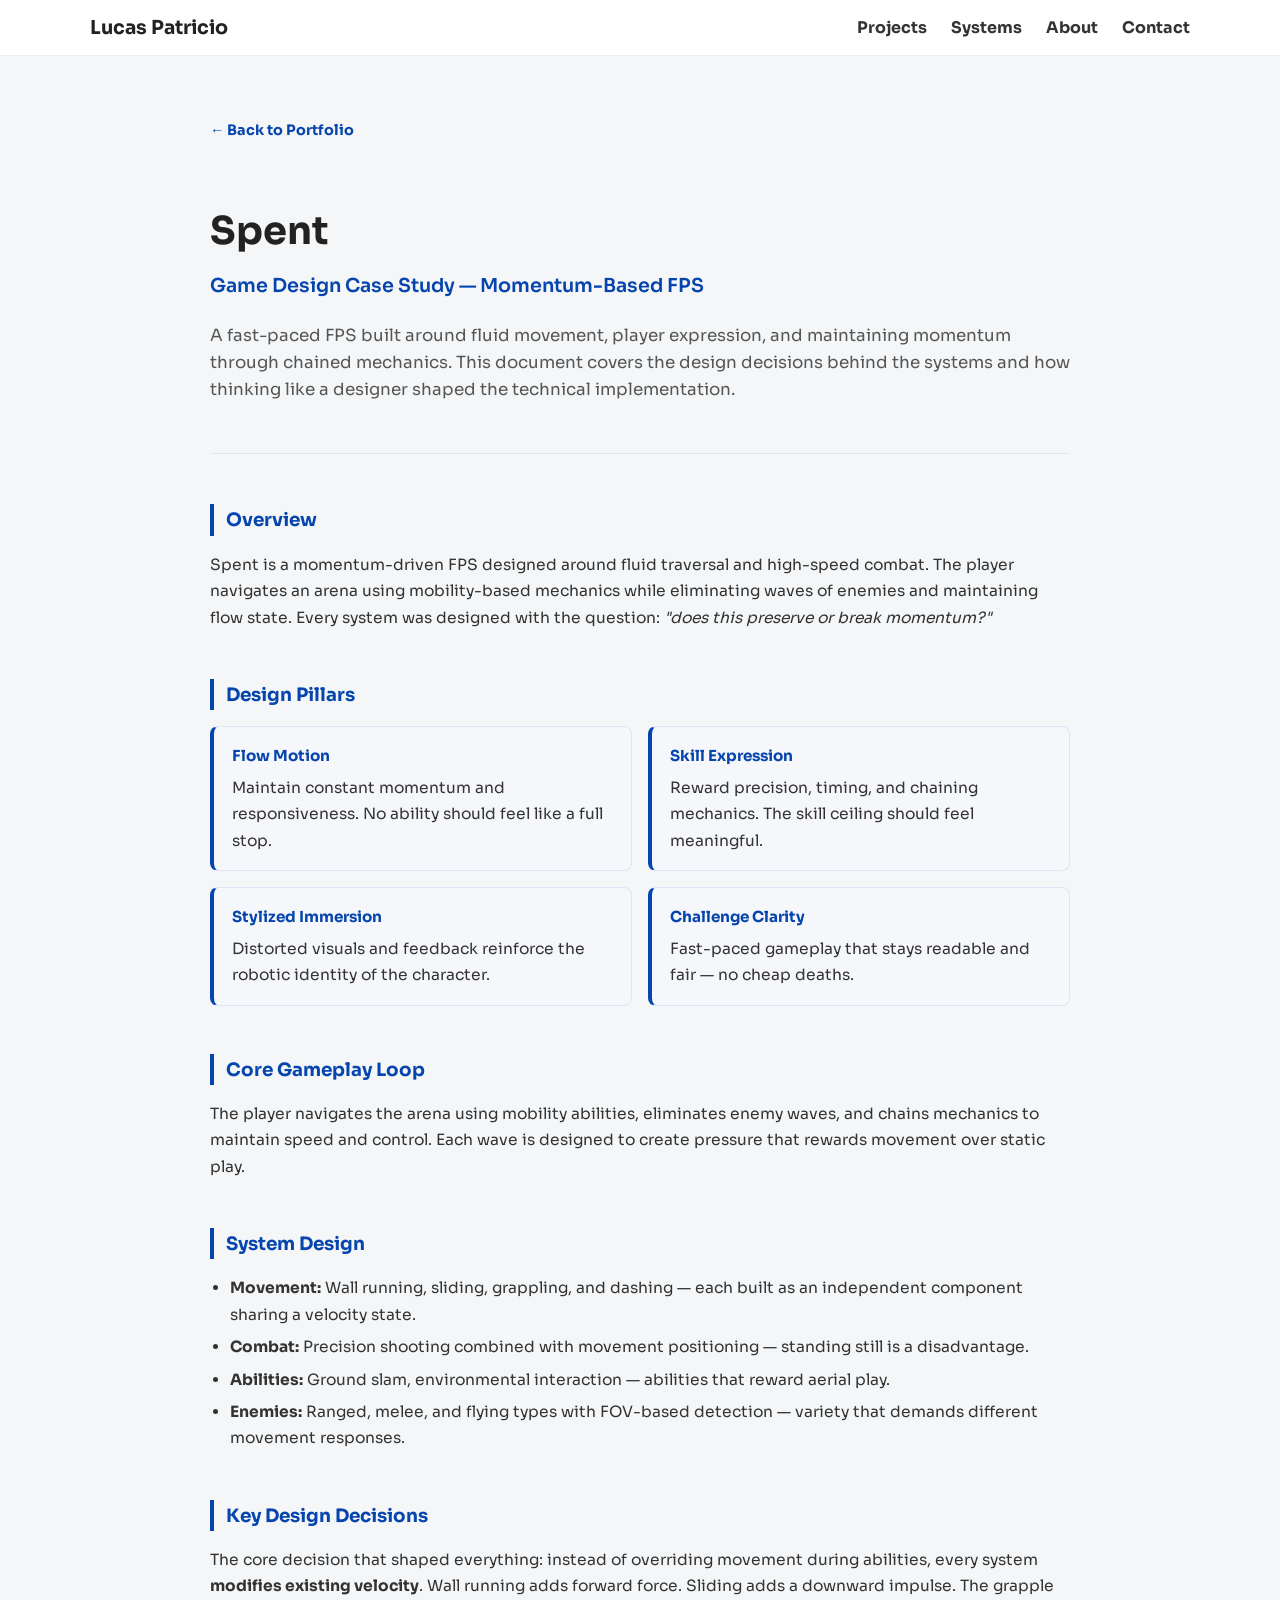
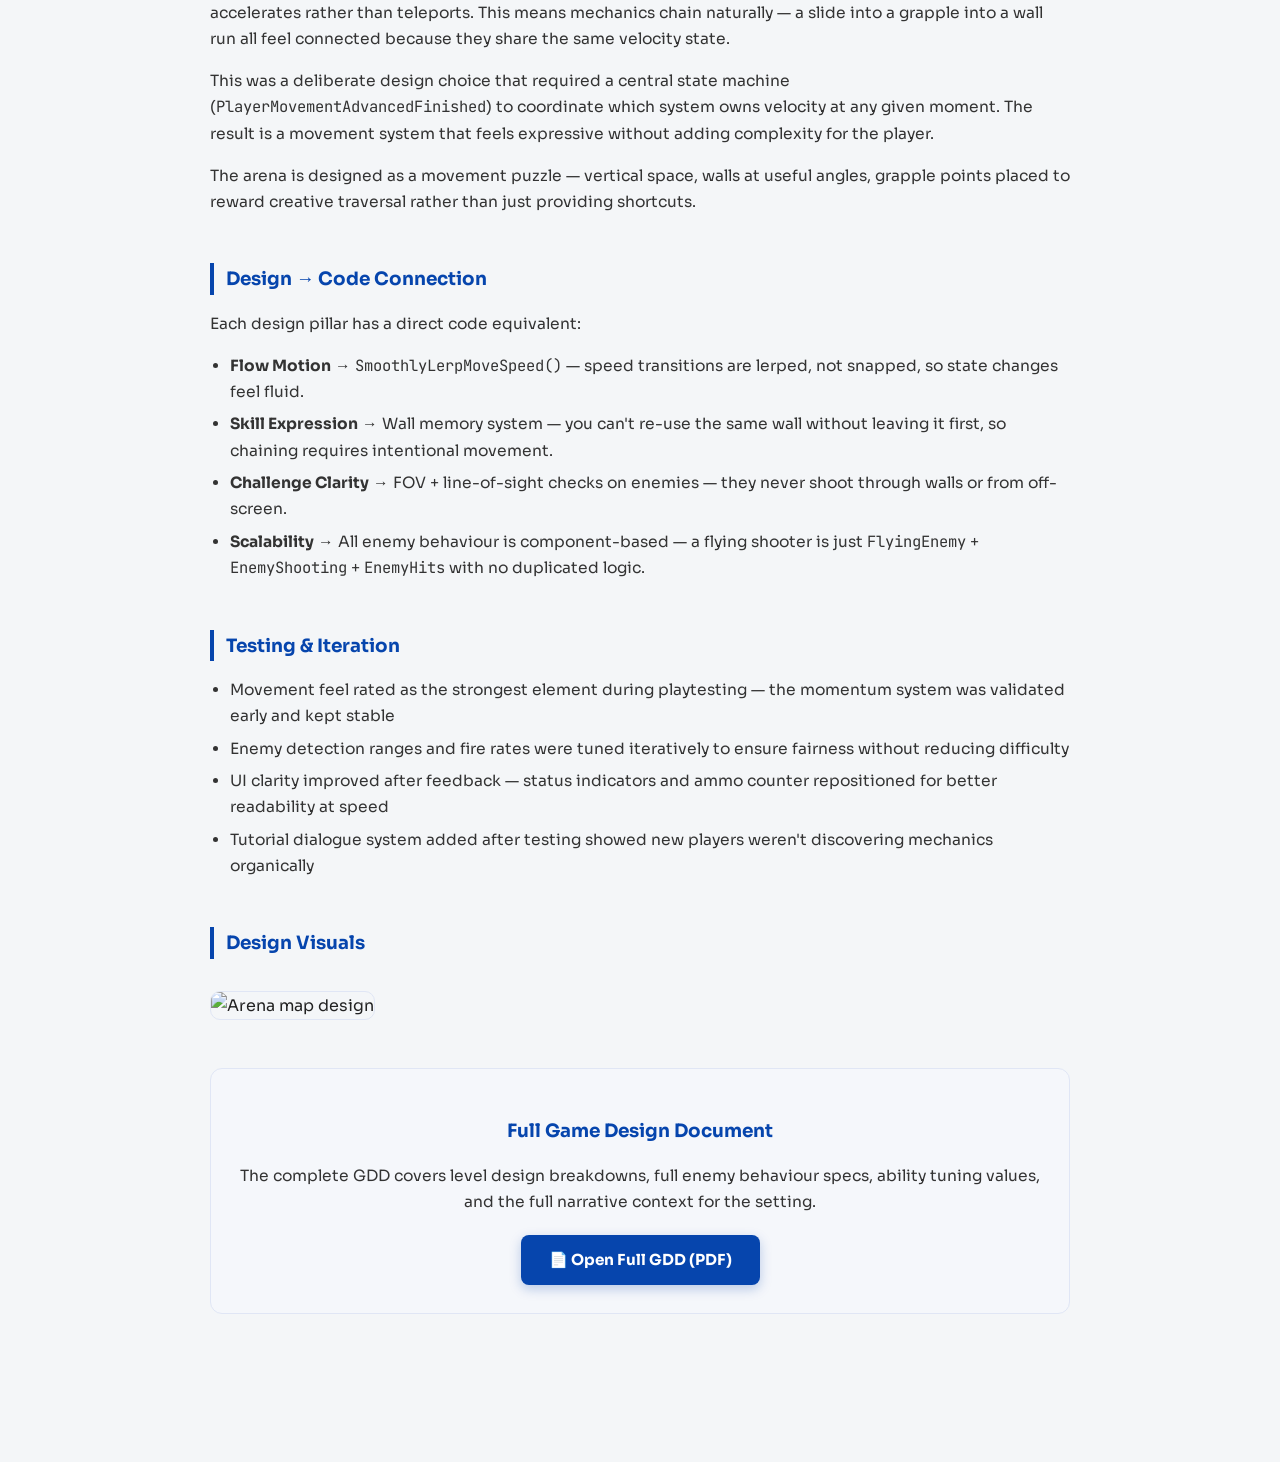
==== gamedesign.html @ de55ed95 "GDD Added" ====
﻿<!DOCTYPE html>
<html lang="en">
<head>
  <meta charset="UTF-8">
  <title>Game Design — Spent</title>
  <link rel="stylesheet" href="style.css">
  <link href="https://fonts.googleapis.com/css2?family=Sora:wght@400;600;700&family=JetBrains+Mono:wght@400;600&display=swap" rel="stylesheet">
</head>
 
<body>
 
  <!-- Reuse the same navbar style -->
  <nav class="navbar">
    <div class="nav-container">
      <div class="nav-logo">Lucas Patricio</div>
      <div class="nav-links">
        <a href="index.html#projects">Projects</a>
        <a href="index.html#systems">Systems</a>
        <a href="index.html#about">About</a>
        <a href="index.html#contact">Contact</a>
      </div>
    </div>
  </nav>
 
  <div class="gdd-page">
 
    <a href="index.html#projects" class="gdd-back">← Back to Portfolio</a>
 
    <h1>Spent</h1>
    <h2>Game Design Case Study — Momentum-Based FPS</h2>
 
    <p class="hero-sub">
      A fast-paced FPS built around fluid movement, player expression,
      and maintaining momentum through chained mechanics. This document
      covers the design decisions behind the systems and how thinking
      like a designer shaped the technical implementation.
    </p>
 
    <hr class="gdd-divider">
 
    <section>
      <h3>Overview</h3>
      <p>
        Spent is a momentum-driven FPS designed around fluid traversal and
        high-speed combat. The player navigates an arena using mobility-based
        mechanics while eliminating waves of enemies and maintaining flow state.
        Every system was designed with the question: <em>"does this preserve or break momentum?"</em>
      </p>
    </section>
 
    <section>
      <h3>Design Pillars</h3>
      <div class="pillars">
        <div class="pillar">
          <h4>Flow Motion</h4>
          <p>Maintain constant momentum and responsiveness. No ability should feel like a full stop.</p>
        </div>
        <div class="pillar">
          <h4>Skill Expression</h4>
          <p>Reward precision, timing, and chaining mechanics. The skill ceiling should feel meaningful.</p>
        </div>
        <div class="pillar">
          <h4>Stylized Immersion</h4>
          <p>Distorted visuals and feedback reinforce the robotic identity of the character.</p>
        </div>
        <div class="pillar">
          <h4>Challenge Clarity</h4>
          <p>Fast-paced gameplay that stays readable and fair — no cheap deaths.</p>
        </div>
      </div>
    </section>
 
    <section>
      <h3>Core Gameplay Loop</h3>
      <p>
        The player navigates the arena using mobility abilities, eliminates enemy waves,
        and chains mechanics to maintain speed and control. Each wave is designed to
        create pressure that rewards movement over static play.
      </p>
    </section>
 
    <section>
      <h3>System Design</h3>
      <ul>
        <li><strong>Movement:</strong> Wall running, sliding, grappling, and dashing — each built as an independent component sharing a velocity state.</li>
        <li><strong>Combat:</strong> Precision shooting combined with movement positioning — standing still is a disadvantage.</li>
        <li><strong>Abilities:</strong> Ground slam, environmental interaction — abilities that reward aerial play.</li>
        <li><strong>Enemies:</strong> Ranged, melee, and flying types with FOV-based detection — variety that demands different movement responses.</li>
      </ul>
    </section>
 
    <section>
      <h3>Key Design Decisions</h3>
      <p>
        The core decision that shaped everything: instead of overriding movement during
        abilities, every system <strong>modifies existing velocity</strong>. Wall running adds
        forward force. Sliding adds a downward impulse. The grapple accelerates rather
        than teleports. This means mechanics chain naturally — a slide into a grapple
        into a wall run all feel connected because they share the same velocity state.
      </p>
      <p>
        This was a deliberate design choice that required a central state machine
        (<code>PlayerMovementAdvancedFinished</code>) to coordinate which system owns
        velocity at any given moment. The result is a movement system that feels
        expressive without adding complexity for the player.
      </p>
      <p>
        The arena is designed as a movement puzzle — vertical space, walls at useful
        angles, grapple points placed to reward creative traversal rather than just
        providing shortcuts.
      </p>
    </section>
 
    <section>
      <h3>Design → Code Connection</h3>
      <p>
        Each design pillar has a direct code equivalent:
      </p>
      <ul>
        <li><strong>Flow Motion</strong> → <code>SmoothlyLerpMoveSpeed()</code> — speed transitions are lerped, not snapped, so state changes feel fluid.</li>
        <li><strong>Skill Expression</strong> → Wall memory system — you can't re-use the same wall without leaving it first, so chaining requires intentional movement.</li>
        <li><strong>Challenge Clarity</strong> → FOV + line-of-sight checks on enemies — they never shoot through walls or from off-screen.</li>
        <li><strong>Scalability</strong> → All enemy behaviour is component-based — a flying shooter is just <code>FlyingEnemy</code> + <code>EnemyShooting</code> + <code>EnemyHits</code> with no duplicated logic.</li>
      </ul>
    </section>
 
    <section>
      <h3>Testing & Iteration</h3>
      <ul>
        <li>Movement feel rated as the strongest element during playtesting — the momentum system was validated early and kept stable</li>
        <li>Enemy detection ranges and fire rates were tuned iteratively to ensure fairness without reducing difficulty</li>
        <li>UI clarity improved after feedback — status indicators and ammo counter repositioned for better readability at speed</li>
        <li>Tutorial dialogue system added after testing showed new players weren't discovering mechanics organically</li>
      </ul>
    </section>
 
    <section>
      <h3>Design Visuals</h3>
      <img src="images/gdd/map_design.png" class="gdd-image" alt="Arena map design">
    </section>
 
    <section class="gdd-full">
      <h3>Full Game Design Document</h3>
      <p>The complete GDD covers level design breakdowns, full enemy behaviour specs,
      ability tuning values, and the full narrative context for the setting.</p>
      <a href="docs/spent_gdd.pdf" target="_blank" class="gdd-button">
        📄 Open Full GDD (PDF)
      </a>
    </section>
 
  </div>
 
</body>
</html>
---- style.css ----
/* BASE */
body {
  font-family: 'Sora', Arial, sans-serif;
  background: #f4f6f8;
  color: #222;
  margin: 0;
}

/* SCROLL PROGRESS BAR */
#scrollProgress {
  position: fixed;
  top: 0;
  left: 0;
  height: 3px;
  width: 0%;
  background: linear-gradient(90deg, #0645ad, #4a90e2);
  z-index: 9999;
  transition: width 0.1s linear;
}

/* CODE FONT */
code, pre, .code-block {
  font-family: 'JetBrains Mono', monospace;
}

/* HERO */
.hero {
  position: relative;
  z-index: 1;
  text-align: center;
  padding: 80px 20px 60px;
  background: linear-gradient(135deg, #eef3ff 0%, #f5f7fb 50%, #e8f0fe 100%);
  background-size: 400% 400%;
  animation: gradientShift 10s ease infinite;
}

@keyframes gradientShift {
  0% { background-position: 0% 50%; }
  50% { background-position: 100% 50%; }
  100% { background-position: 0% 50%; }
}

.hero::after {
  content: "";
  position: absolute;
  bottom: -1px;
  left: 0;
  width: 100%;
  height: 40px;
  background: linear-gradient(to bottom, rgba(255,255,255,0), #f5f7fb);

  pointer-events: none;
}

.hero h1 {
  font-size: 3em;
  margin-bottom: 10px;
  text-align: center;
}

.hero h2 {
  font-size: 1.4em;
  color: #666;
  margin-bottom: 20px;
  text-align: center;
}

.hero h1,
.hero h2 {
  max-width: 800px;
  margin-left: auto;
  margin-right: auto;
}

.hero-description {
  max-width: 600px;
  margin: 0 auto 30px;
  font-size: 1.1em;
  line-height: 1.5;
}

.hero-buttons {
  position: relative;
  display: flex;
  justify-content: center;
  gap: 15px;
  z-index: 2;
}

.hero h1, .hero h2, .hero-description, .hero-buttons {
  opacity: 0;
  transform: translateY(20px);
  animation: fadeUp 0.6s ease forwards;
}

.hero h2 { animation-delay: 0.1s; }
.hero-description { animation-delay: 0.2s; }
.hero-buttons { animation-delay: 0.3s; }

@keyframes fadeUp {
  to {
    opacity: 1;
    transform: translateY(0);
  }
}

.btn-primary, .btn-secondary {
  padding: 10px 20px;
  border-radius: 6px;
  text-decoration: none;
  font-weight: bold;
}

.btn-primary {
  background: #0645ad;
  color: white;
  box-shadow: 0 4px 10px rgba(6,69,173,0.3);
  transition: all 0.2s ease;
}

.btn-primary:hover {
  transform: translateY(-2px);
  box-shadow: 0 8px 18px rgba(6,69,173,0.4);
}

.btn-secondary {
  border: 2px solid #0645ad;
  color: #0645ad;
}

.btn-secondary:hover {
  background: #0645ad;
  color: white;
}

/* PROJECTS */
.projects {
  max-width: 1000px;
  margin: 60px auto;
  padding: 0 20px;
}

.project-description {
  margin-bottom: 20px;
  line-height: 1.6;
}

.project {
  background: white;
  padding: 25px;
  border-radius: 12px;
  margin-bottom: 60px;
  box-shadow: 0 4px 10px rgba(0,0,0,0.08);

  transition: transform 0.25s ease, box-shadow 0.25s ease;
}

.project:hover {
  transform: translateY(-6px);
  box-shadow: 0 12px 25px rgba(0,0,0,0.15);
}

.project-title {
  font-size: 1.8em;
  margin-bottom: 15px;
  text-decoration: underline;
}

.project-image {
  width: 100%;
  max-height: 350px;
  object-fit: contain;
  margin-bottom: 15px;
  cursor: pointer;
  transition: transform 0.3s ease;
}

.project:hover .project-image {
  transform: scale(1.03);
}

.project-description {
  margin-bottom: 15px;
  line-height: 1.5;
}

.project-tags {
  margin-bottom: 20px;
}

.project-tags span {
  display: inline-block;
  background: #e6ecff;
  color: #0645ad;
  padding: 5px 10px;
  margin-right: 8px;
  border-radius: 6px;
  font-size: 0.9em;
}

.project-buttons {
  display: flex;
  flex-wrap: wrap;
  gap: 10px;
}

.project-buttons button {
  background: #0645ad;
  color: white;
  border: none;
  padding: 8px 14px;
  border-radius: 6px;
  cursor: pointer;
  font-weight: bold;
}

.project-buttons button:hover {
  background: #053a91;
}

/* MODALS (keep compatible with your system) */
.modal {
  display: none;
  position: fixed;
  z-index: 999;
  left: 0;
  top: 0;
  width: 100%;
  height: 100%;
  background-color: rgba(0,0,0,0.5);

  overflow: hidden; /* prevent background scroll */
}

.modal-content {
  position: relative; 

  background-color: white;
  margin: 40px auto;
  padding: 20px;
  border-radius: 10px;
  width: 80%;
  max-width: 1000px;

  max-height: 85vh;
  overflow-y: auto;
}

.modal-content::before {
  content: "";
  display: block;
  height: 40px;
  margin: -20px -20px 20px -20px;
  background: #f5f7fb;
  border-bottom: 1px solid #ddd;
}

/* SHARED BUTTON STYLE */
.close,
.fullscreen-toggle {
  position: absolute;
  top: 15px;
  z-index: 10;

  font-size: 16px;
  font-weight: bold;

  padding: 6px 10px;
  border-radius: 6px;

  background: white;
  border: 2px solid #0645ad;
  color: #0645ad;

  cursor: pointer;
  transition: 0.2s;
}

/* Positioning */
.close {
  right: 15px;
}

.fullscreen-toggle {
  right: 80px;
}

/* Hover */
.close:hover,
.fullscreen-toggle:hover {
  background: #0645ad;
  color: white;
}

/* Title */
.mechanic-title {
  font-size: 1.8em;
  text-decoration: underline;
}

/* GIF */
.mechanic-gif {
  width: 100%;
  max-height: 300px;
  object-fit: contain;
  margin-bottom: 15px;
}

/* Tabs */
.tab {
  border-bottom: 1px solid #ccc;
  margin-bottom: 10px;
}

.tab button {
  border: none;
  padding: 10px;
  cursor: pointer;
  font-weight: bold;
}

.tab button.active {
  border-bottom: 3px solid #0645ad;
}

.tabcontent {
  display: none;
}

/* Code */
.code-block {
  max-height: 400px;
  overflow: auto;
}

/* SYSTEM GRID */
.system-grid {
  display: grid;
  grid-template-columns: repeat(auto-fit, minmax(220px, 1fr));
  gap: 15px;
  margin-top: 20px;
}

.system-card {
  background: #f9fbff;
  padding: 15px;
  border-radius: 10px;
  border: 1px solid #e0e6f5;
}

.system-card h3 {
  margin-top: 0;
  font-size: 1.1em;
}

.system-card p {
  font-size: 0.9em;
  margin-bottom: 10px;
}

.system-card button {
  background: #0645ad;
  color: white;
  border: none;
  padding: 6px 12px;
  border-radius: 6px;
  cursor: pointer;
  font-weight: bold;
}

.system-card button:hover {
  background: #053a91;
}

/* CASE STUDY SECTION */
.case-study {
  margin-bottom: 20px;
}

.case-study h3 {
  margin-top: 25px;
  margin-bottom: 5px;
  font-size: 1.2em;
  color: #0645ad;
}

.case-study p {
  margin-bottom: 10px;
  line-height: 1.5;
}

.case-study ul {
  padding-left: 20px;
  margin-bottom: 10px;
}

.case-study li {
  margin-bottom: 5px;
}

.code-context {
  font-style: italic;
  margin-bottom: 10px;
  color: #555;
}

.client-tag {
  font-size: 0.6em;
  background: #ffe9e9;
  color: #c0392b;
  padding: 4px 8px;
  margin-left: 10px;
  border-radius: 6px;
  vertical-align: middle;
  font-weight: bold;
}

.personal-tag {
  font-size: 0.6em;
  background: #e8f5e9;
  color: #2e7d32;
  padding: 4px 8px;
  margin-left: 10px;
  border-radius: 6px;
  font-weight: bold;
}

.key-insight {
  background: #eef4ff;
  border-left: 4px solid #0645ad;
  padding: 12px;
  margin: 15px 0 20px;
  font-size: 0.95em;
  line-height: 1.5;
}

.case-study-tag {
  font-size: 0.8em;
  margin-left: 5px;
  color: #ffd700;
}

/* TECH BREAKDOWN */
.tech-breakdown {
  margin-top: 30px;
  text-align: center;
}

.tech-toggle {
  background: #222;
  color: white;
  padding: 12px 20px;
  border: none;
  border-radius: 8px;
  cursor: pointer;
  font-weight: bold;
}

.tech-toggle:hover {
  background: #000;
}

.tech-content {
  margin-top: 15px;
  display: none;
  max-width: 900px;
}

.view-toggle {
  background: #0645ad;
}

.tech-toggle {
  background: #222;
}

/* FLOWCHART */
.flowchart {
  margin-top: 20px;
}

.flow-row {
  display: flex;
  justify-content: center;
  gap: 20px;
  margin: 10px 0;
}

.flow-node {
  background: #eef4ff;
  border: 2px solid #0645ad;
  padding: 10px 15px;
  border-radius: 8px;
  cursor: pointer;
  font-weight: bold;
  transition: 0.2s;
}

.flow-node:hover {
  background: #0645ad;
  color: white;
}

.flow-arrow {
  display: flex;
  justify-content: center;
  font-size: 18px;
  margin: 8px 0;
  opacity: 0.7;
}

/* === NEW PORTFOLIO IMPROVEMENTS === */

.highlight-box {
  background: #fff8e1;
  border-left: 4px solid #ff9800;
  padding: 12px;
  margin: 15px 0;
}

.impact {
  background: #e8f5e9;
  border-left: 4px solid #2e7d32;
  padding: 12px;
  margin: 20px 0;
}

.view-toggle {
  margin-top: 20px;
  background: #222;
  color: white;
  padding: 10px 16px;
  border-radius: 6px;
  cursor: pointer;
  border: none;
}

.hidden-systems {
  display: none;
}

.hidden-systems.show {
  display: grid;
}

.system-card {
  transition: transform 0.2s ease, box-shadow 0.2s ease;
}

.system-card:hover {
  transform: translateY(-5px);
  box-shadow: 0 8px 20px rgba(0,0,0,0.15);
}

.project-controls {
  display: flex;
  gap: 15px;
  margin-top: 20px;
  flex-wrap: wrap;
}

.project-controls button {
  flex: 1;
  min-width: 200px;
}

.case-study-hidden {
  display: none;
  margin-top: 20px;
}

.case-study-hidden.show {
  display: block;
}

.case-toggle {
  margin: 15px 0;
  padding: 10px 16px;
  background: #0645ad;
  color: white;
  border: none;
  border-radius: 6px;
  cursor: pointer;
  font-weight: bold;
}

.case-toggle:hover {
  background: #053a91;
}

.scroll-indicator {
  margin-top: 40px;
  font-size: 24px;
  opacity: 0.6;
  animation: bounce 1.5s infinite;
}

@keyframes bounce {
  0%, 100% { transform: translateY(0); }
  50% { transform: translateY(8px); }
}

.section-title {
  text-align: center;
  margin-bottom: 30px;
  font-size: 2em;
}

.navbar {
  position: sticky;
  top: 0;
  width: 100%;
  background: white;
  border-bottom: 1px solid #eee;
  z-index: 1000;
}

.nav-container {
  max-width: 1100px;
  margin: 0 auto;
  padding: 15px 20px;

  display: flex;
  justify-content: space-between;
  align-items: center;
}

.nav-logo {
  font-weight: bold;
  font-size: 1.2em;
}

.nav-links a {
  margin-left: 20px;
  text-decoration: none;
  color: #333;
  font-weight: bold;
}

.nav-links a:hover {
  color: #0645ad;
}

.featured-project {
  max-width: 1000px;
  margin: 80px auto;
  padding: 0 20px;
}

.featured-card {
  display: flex;
  flex-wrap: wrap;
  gap: 20px;
  background: white;
  padding: 20px;
  border-radius: 12px;
  box-shadow: 0 6px 20px rgba(0,0,0,0.1);
}

.featured-image {
  width: 100%;
  max-width: 400px;
  border-radius: 10px;
}

.featured-content {
  flex: 1;
}

html {
  scroll-behavior: smooth;
}

section {
  margin-bottom: 80px;
}

.about {
  background: #f5f7fb;
  padding: 40px 20px 60px;
  border-top: 1px solid #eee;
}

.about-container {
  max-width: 800px;
  margin: 0 auto;
}

.about-text h2 {
  font-size: 2em;
  margin-bottom: 15px;
}

.about-text p {
  line-height: 1.4;
  margin-bottom: 10px;
  color: #444;
}

/* SKILL BADGES */
.skill-badges {
  display: flex;
  flex-wrap: wrap;
  gap: 8px;
  margin-top: 18px;
}

.skill-badge {
  background: #eef4ff;
  color: #0645ad;
  border: 1px solid #c5d8ff;
  padding: 5px 12px;
  border-radius: 20px;
  font-size: 0.85em;
  font-weight: 600;
  letter-spacing: 0.02em;
}

/* CONTACT */
.contact {
  text-align: center;
  padding: 60px 20px;
  background: #f5f7fb;
  border-top: 1px solid #eee;
}

.contact p {
  color: #444;
  margin: 6px 0;
}

.modal-content {
  max-width: 900px;
}

.code-block {
  max-height: 400px;
  overflow-y: auto;
  border-radius: 8px;
}

.tabcontent {
  margin-top: 15px;
}

.flow-node {
  padding: 10px 14px;
  border-radius: 8px;
  background: #eef3ff;
  font-weight: 500;
}

.flow-arrow {
  margin: 10px 0;
  font-size: 20px;
}
/* ═══════════════════════════════════════════
   SYSTEMS LAB SECTION
   ═══════════════════════════════════════════ */

.systems-intro {
  text-align: center;
  max-width: 680px;
  margin: -10px auto 40px;
  color: #555;
  font-size: 1.05em;
  line-height: 1.6;
}

.systems-lab {
  max-width: 1000px;
  margin: 0 auto 80px;
  padding: 0 20px;
  display: grid;
  grid-template-columns: repeat(auto-fit, minmax(440px, 1fr));
  gap: 24px;
}

.system-lab-card {
  background: white;
  border-radius: 12px;
  padding: 24px;
  box-shadow: 0 4px 10px rgba(0,0,0,0.07);
  border-left: 4px solid #0645ad;
  display: flex;
  flex-direction: column;
  gap: 14px;
  transition: transform 0.25s ease, box-shadow 0.25s ease;
}

.system-lab-card:hover {
  transform: translateY(-5px);
  box-shadow: 0 12px 28px rgba(0,0,0,0.13);
}

.system-lab-header {
  display: flex;
  align-items: center;
  gap: 12px;
}

.system-lab-icon {
  font-size: 1.6em;
  line-height: 1;
}

.system-lab-header h3 {
  margin: 0;
  font-size: 1.25em;
  color: #111;
}

.system-lab-card p {
  color: #444;
  line-height: 1.6;
  font-size: 0.95em;
  margin: 0;
}

.system-lab-tags {
  display: flex;
  flex-wrap: wrap;
  gap: 7px;
}

.system-lab-tags span {
  background: #e6ecff;
  color: #0645ad;
  padding: 4px 10px;
  border-radius: 6px;
  font-size: 0.82em;
  font-weight: 600;
}

.system-lab-btn {
  margin-top: auto;
  background: #0645ad;
  color: white;
  border: none;
  padding: 9px 16px;
  border-radius: 6px;
  cursor: pointer;
  font-weight: bold;
  font-family: inherit;
  font-size: 0.9em;
  transition: background 0.2s ease;
  align-self: flex-start;
}

.system-lab-btn:hover {
  background: #053a91;
}

/* Game Design Document Stuff */

.gdd-page {
  max-width: 900px;
  margin: auto;
  padding: 60px 20px;
  line-height: 1.6;
}

.hero-sub {
  font-size: 18px;
  margin-bottom: 40px;
}

section {
  margin-bottom: 50px;
}

.pillars {
  display: grid;
  grid-template-columns: repeat(2, 1fr);
  gap: 20px;
}

.pillar {
  background: #f5f5f5;
  padding: 15px;
  border-radius: 10px;
}

.gdd-image {
  width: 100%;
  border-radius: 10px;
  margin-top: 15px;
}

.gdd-button {
  display: inline-block;
  padding: 12px 20px;
  background: #0645ad;
  color: white;
  border-radius: 6px;
  text-decoration: none;
}
/* ═══════════════════════════════════════════
   GDD BUTTON (inline with project title)
   ═══════════════════════════════════════════ */
 
.project-title-row {
  display: flex;
  align-items: flex-end;
  flex-wrap: wrap;
  gap: 14px;
  margin-bottom: 15px;
}
 
.project-title-row .project-title {
  margin-bottom: 0;
}
 
.gdd-link-btn {
  display: inline-flex;
  align-items: center;
  gap: 6px;
  padding: 7px 16px;
  background: white;
  border: 2px solid #0645ad;
  color: #0645ad;
  border-radius: 6px;
  font-size: 0.88em;
  font-weight: 700;
  text-decoration: none;
  font-family: inherit;
  transition: all 0.2s ease;
  white-space: nowrap;
  margin-bottom: -2px;
}
 
.gdd-link-btn:hover {
  background: #0645ad;
  color: white;
}
 
/* ═══════════════════════════════════════════
   GAME DESIGN DOCUMENT PAGE
   ═══════════════════════════════════════════ */
 
.gdd-page {
  max-width: 860px;
  margin: 0 auto;
  padding: 60px 24px 100px;
  line-height: 1.7;
  font-family: 'Sora', Arial, sans-serif;
  color: #222;
}
 
.gdd-back {
  display: inline-flex;
  align-items: center;
  gap: 6px;
  margin-bottom: 40px;
  color: #0645ad;
  font-weight: 700;
  font-size: 0.9em;
  text-decoration: none;
  transition: opacity 0.2s;
}
 
.gdd-back:hover { opacity: 0.7; }
 
.gdd-page h1 {
  font-size: 2.4em;
  margin-bottom: 6px;
  line-height: 1.2;
}
 
.gdd-page h2 {
  font-size: 1.2em;
  color: #0645ad;
  font-weight: 600;
  margin-bottom: 20px;
}
 
.gdd-page .hero-sub {
  font-size: 1.05em;
  color: #555;
  margin-bottom: 50px;
  line-height: 1.6;
}
 
.gdd-divider {
  border: none;
  border-top: 1px solid #e0e6f5;
  margin: 0 0 50px;
}
 
.gdd-page section {
  margin-bottom: 48px;
}
 
.gdd-page section h3 {
  font-size: 1.15em;
  font-weight: 700;
  color: #0645ad;
  border-left: 4px solid #0645ad;
  padding-left: 12px;
  margin-bottom: 16px;
}
 
.gdd-page section p,
.gdd-page section ul {
  color: #333;
  font-size: 0.97em;
}
 
.gdd-page ul {
  padding-left: 20px;
}
 
.gdd-page ul li {
  margin-bottom: 6px;
}
 
.pillars {
  display: grid;
  grid-template-columns: repeat(2, 1fr);
  gap: 16px;
}
 
.pillar {
  background: #f5f7fb;
  border: 1px solid #e0e6f5;
  border-left: 4px solid #0645ad;
  padding: 16px 18px;
  border-radius: 8px;
}
 
.pillar h4 {
  margin: 0 0 6px;
  font-size: 0.95em;
  color: #0645ad;
}
 
.pillar p {
  margin: 0;
  font-size: 0.9em;
  color: #444;
}
 
.gdd-image {
  width: 100%;
  border-radius: 10px;
  margin-top: 16px;
  border: 1px solid #e0e6f5;
}
 
.gdd-full {
  background: #f5f7fb;
  border-radius: 12px;
  padding: 28px;
  border: 1px solid #e0e6f5;
  text-align: center;
}
 
.gdd-full h3 {
  border-left: none !important;
  padding-left: 0 !important;
  text-align: center;
}
 
.gdd-full p {
  margin-bottom: 20px;
  color: #555;
}
 
.gdd-button {
  display: inline-block;
  padding: 12px 28px;
  background: #0645ad;
  color: white;
  border-radius: 8px;
  text-decoration: none;
  font-weight: 700;
  font-family: inherit;
  font-size: 0.95em;
  box-shadow: 0 4px 12px rgba(6,69,173,0.25);
  transition: all 0.2s ease;
}
 
.gdd-button:hover {
  background: #053a91;
  transform: translateY(-2px);
  box-shadow: 0 8px 20px rgba(6,69,173,0.35);
}
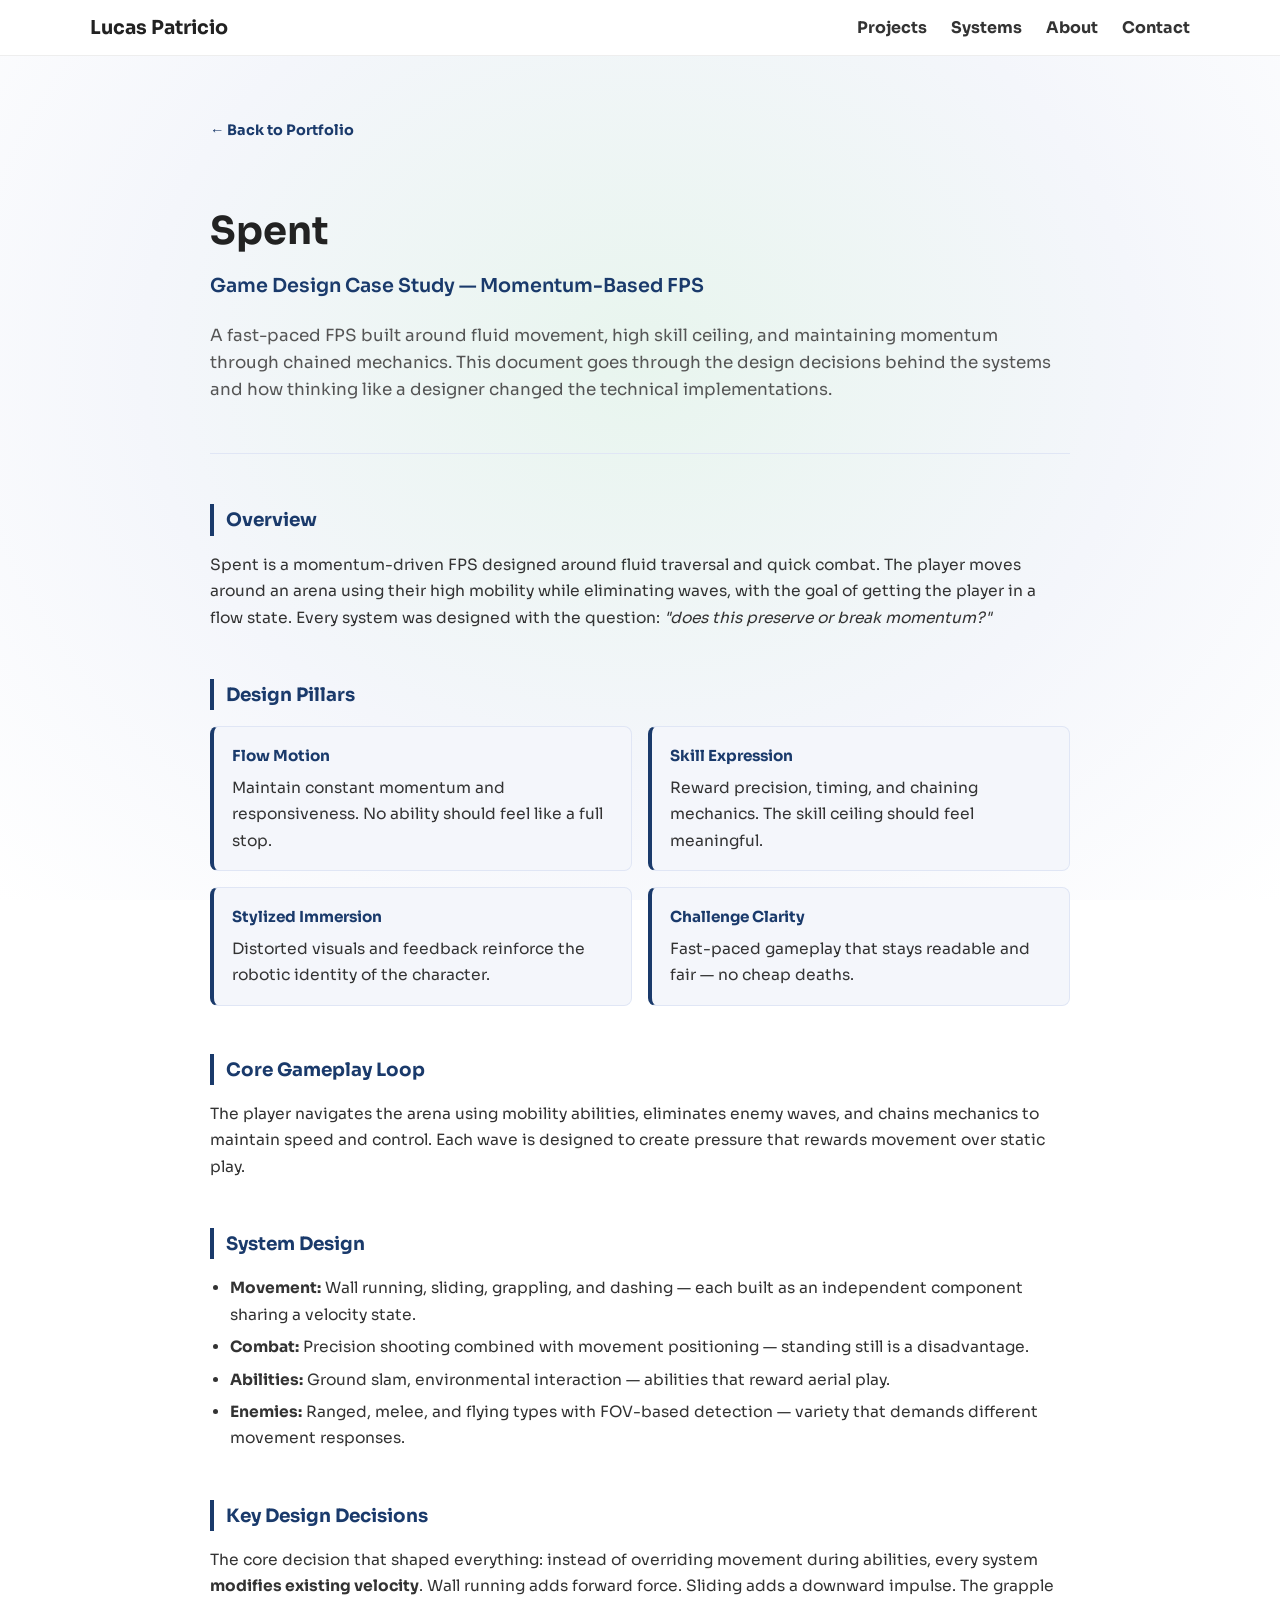
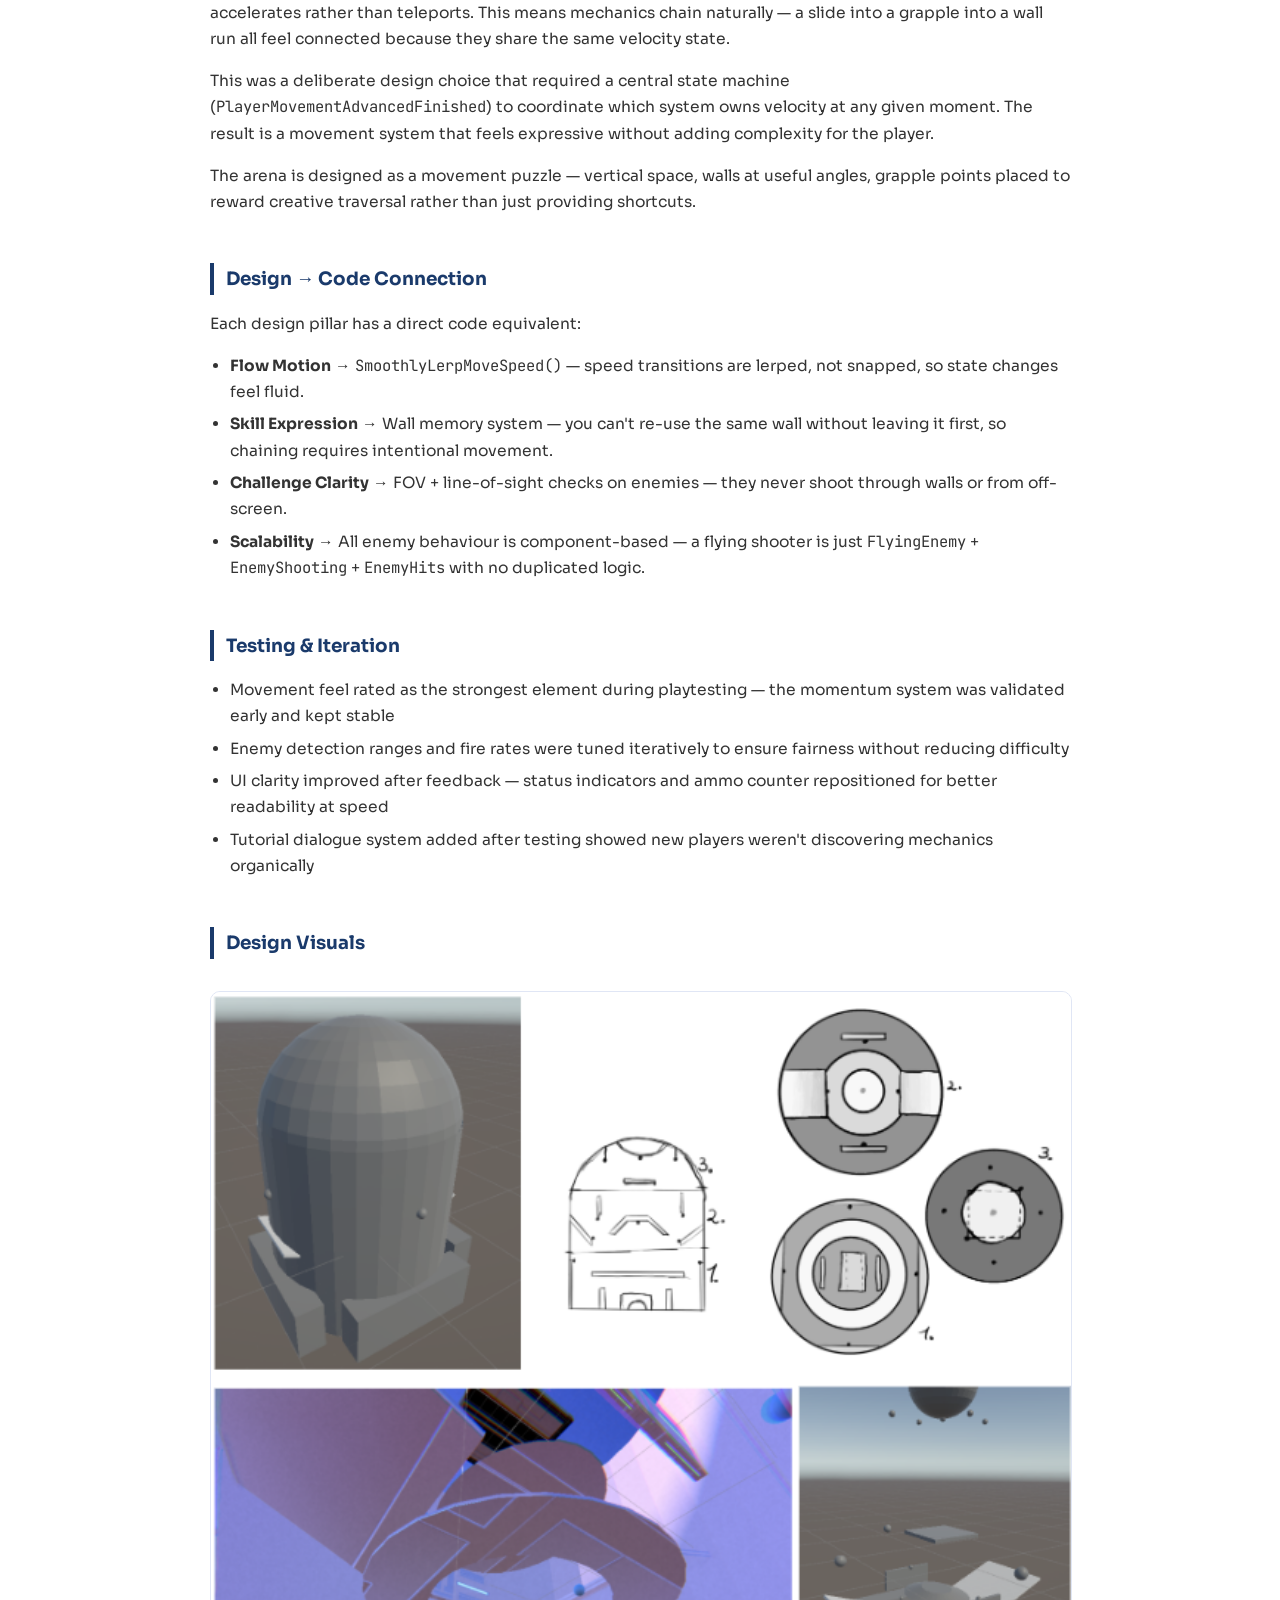
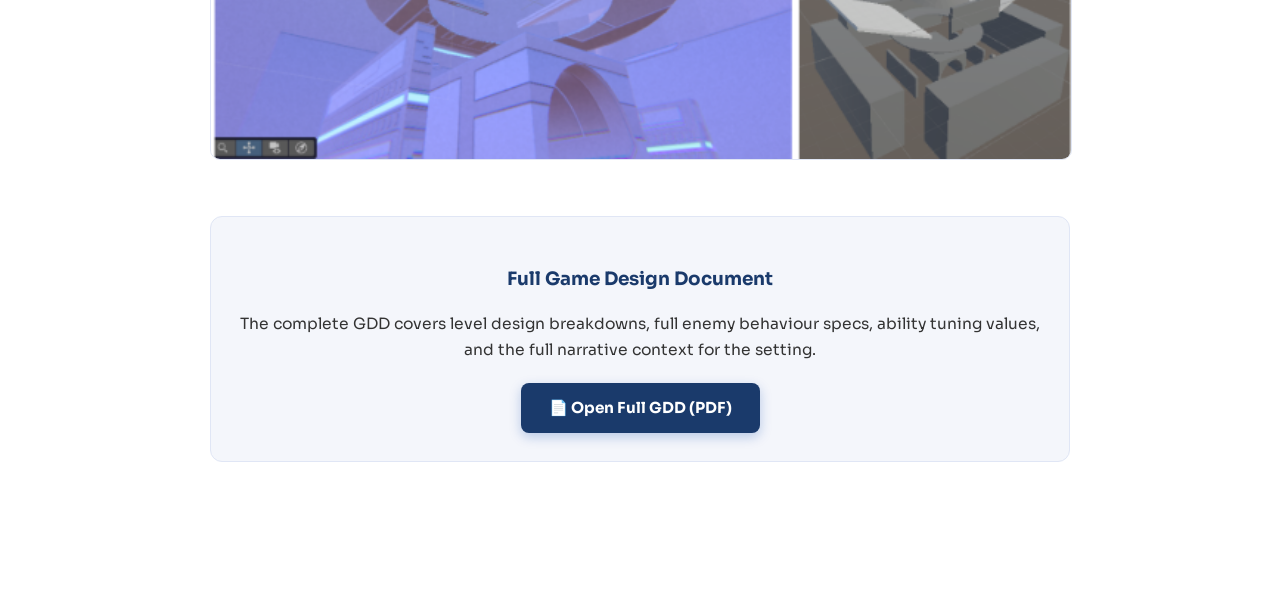
==== commit e0a395a7: "Text changes" ====
--- a/gamedesign.html
+++ b/gamedesign.html
@@ -30,10 +30,10 @@
     <h2>Game Design Case Study — Momentum-Based FPS</h2>
  
     <p class="hero-sub">
-      A fast-paced FPS built around fluid movement, player expression,
+      A fast-paced FPS built around fluid movement, high skill ceiling,
       and maintaining momentum through chained mechanics. This document
-      covers the design decisions behind the systems and how thinking
-      like a designer shaped the technical implementation.
+      goes through the design decisions behind the systems and how thinking
+      like a designer changed the technical implementations.
     </p>
  
     <hr class="gdd-divider">
@@ -42,8 +42,8 @@
       <h3>Overview</h3>
       <p>
         Spent is a momentum-driven FPS designed around fluid traversal and
-        high-speed combat. The player navigates an arena using mobility-based
-        mechanics while eliminating waves of enemies and maintaining flow state.
+        quick combat. The player moves around an arena using their high mobility 
+        while eliminating waves, with the goal of getting the player in a flow state.
         Every system was designed with the question: <em>"does this preserve or break momentum?"</em>
       </p>
     </section>
--- a/style.css
+++ b/style.css
@@ -1,11 +1,30 @@
+/* ═══════════════════════════════════════════
+   COLOUR TOKENS — edit here to retheme
+   ═══════════════════════════════════════════ */
+:root {
+  --brand:        #1a3a6b;   /* deep navy — primary actions, links, borders */
+  --brand-dark:   #122a52;   /* hover state */
+  --brand-light:  #e8eef8;   /* tag/badge backgrounds */
+  --brand-mid:    #3b6bbf;   /* gradient accent */
+  --accent:       #d97706;   /* warm amber — highlight boxes */
+  --accent-light: #fffbf0;   /* highlight box background */
+  --success:      #276130;   /* impact/green borders */
+  --success-light:#ecf7ed;   /* impact background */
+  --bg:           #f4f6fb;   /* page background */
+  --surface:      #ffffff;   /* card/modal surface */
+  --text:         #222222;   /* body text */
+  --text-muted:   #555555;   /* secondary text */
+}
+ 
 /* BASE */
 body {
   font-family: 'Sora', Arial, sans-serif;
-  background: #f4f6f8;
+  background: radial-gradient(ellipse at 50% 40%, #e8f5ee 0%, #f4f6fb 55%, #ffffff 100%);
+  background-attachment: fixed;
   color: #222;
   margin: 0;
 }
-
+ 
 /* SCROLL PROGRESS BAR */
 #scrollProgress {
   position: fixed;
@@ -13,72 +32,52 @@
   left: 0;
   height: 3px;
   width: 0%;
-  background: linear-gradient(90deg, #0645ad, #4a90e2);
+  background: linear-gradient(90deg, #1a3a6b, #3b6bbf);
   z-index: 9999;
   transition: width 0.1s linear;
 }
-
+ 
 /* CODE FONT */
 code, pre, .code-block {
   font-family: 'JetBrains Mono', monospace;
 }
-
+ 
 /* HERO */
 .hero {
   position: relative;
   z-index: 1;
   text-align: center;
   padding: 80px 20px 60px;
-  background: linear-gradient(135deg, #eef3ff 0%, #f5f7fb 50%, #e8f0fe 100%);
-  background-size: 400% 400%;
-  animation: gradientShift 10s ease infinite;
-}
-
-@keyframes gradientShift {
-  0% { background-position: 0% 50%; }
-  50% { background-position: 100% 50%; }
-  100% { background-position: 0% 50%; }
-}
-
-.hero::after {
-  content: "";
-  position: absolute;
-  bottom: -1px;
-  left: 0;
-  width: 100%;
-  height: 40px;
-  background: linear-gradient(to bottom, rgba(255,255,255,0), #f5f7fb);
-
-  pointer-events: none;
-}
-
+  background: transparent;
+}
+ 
 .hero h1 {
   font-size: 3em;
   margin-bottom: 10px;
   text-align: center;
 }
-
+ 
 .hero h2 {
   font-size: 1.4em;
   color: #666;
   margin-bottom: 20px;
   text-align: center;
 }
-
+ 
 .hero h1,
 .hero h2 {
   max-width: 800px;
   margin-left: auto;
   margin-right: auto;
 }
-
+ 
 .hero-description {
   max-width: 600px;
   margin: 0 auto 30px;
   font-size: 1.1em;
   line-height: 1.5;
 }
-
+ 
 .hero-buttons {
   position: relative;
   display: flex;
@@ -86,86 +85,86 @@
   gap: 15px;
   z-index: 2;
 }
-
+ 
 .hero h1, .hero h2, .hero-description, .hero-buttons {
   opacity: 0;
   transform: translateY(20px);
   animation: fadeUp 0.6s ease forwards;
 }
-
+ 
 .hero h2 { animation-delay: 0.1s; }
 .hero-description { animation-delay: 0.2s; }
 .hero-buttons { animation-delay: 0.3s; }
-
+ 
 @keyframes fadeUp {
   to {
     opacity: 1;
     transform: translateY(0);
   }
 }
-
+ 
 .btn-primary, .btn-secondary {
   padding: 10px 20px;
   border-radius: 6px;
   text-decoration: none;
   font-weight: bold;
 }
-
+ 
 .btn-primary {
-  background: #0645ad;
+  background: #1a3a6b;
   color: white;
   box-shadow: 0 4px 10px rgba(6,69,173,0.3);
   transition: all 0.2s ease;
 }
-
+ 
 .btn-primary:hover {
   transform: translateY(-2px);
   box-shadow: 0 8px 18px rgba(6,69,173,0.4);
 }
-
+ 
 .btn-secondary {
-  border: 2px solid #0645ad;
-  color: #0645ad;
-}
-
+  border: 2px solid #1a3a6b;
+  color: #1a3a6b;
+}
+ 
 .btn-secondary:hover {
-  background: #0645ad;
+  background: #1a3a6b;
   color: white;
 }
-
+ 
 /* PROJECTS */
 .projects {
   max-width: 1000px;
   margin: 60px auto;
   padding: 0 20px;
 }
-
+ 
 .project-description {
   margin-bottom: 20px;
   line-height: 1.6;
 }
-
+ 
 .project {
   background: white;
   padding: 25px;
   border-radius: 12px;
   margin-bottom: 60px;
   box-shadow: 0 4px 10px rgba(0,0,0,0.08);
-
+ 
   transition: transform 0.25s ease, box-shadow 0.25s ease;
 }
-
+ 
 .project:hover {
   transform: translateY(-6px);
   box-shadow: 0 12px 25px rgba(0,0,0,0.15);
 }
-
+ 
 .project-title {
   font-size: 1.8em;
   margin-bottom: 15px;
   text-decoration: underline;
 }
-
+ 
 .project-image {
   width: 100%;
   max-height: 350px;
@@ -174,38 +173,38 @@
   cursor: pointer;
   transition: transform 0.3s ease;
 }
-
+ 
 .project:hover .project-image {
   transform: scale(1.03);
 }
-
+ 
 .project-description {
   margin-bottom: 15px;
   line-height: 1.5;
 }
-
+ 
 .project-tags {
   margin-bottom: 20px;
 }
-
+ 
 .project-tags span {
   display: inline-block;
-  background: #e6ecff;
-  color: #0645ad;
+  background: #e8eef8;
+  color: #1a3a6b;
   padding: 5px 10px;
   margin-right: 8px;
   border-radius: 6px;
   font-size: 0.9em;
 }
-
+ 
 .project-buttons {
   display: flex;
   flex-wrap: wrap;
   gap: 10px;
 }
-
+ 
 .project-buttons button {
-  background: #0645ad;
+  background: #1a3a6b;
   color: white;
   border: none;
   padding: 8px 14px;
@@ -213,11 +212,11 @@
   cursor: pointer;
   font-weight: bold;
 }
-
+ 
 .project-buttons button:hover {
-  background: #053a91;
-}
-
+  background: #122a52;
+}
+ 
 /* MODALS (keep compatible with your system) */
 .modal {
   display: none;
@@ -228,76 +227,76 @@
   width: 100%;
   height: 100%;
   background-color: rgba(0,0,0,0.5);
-
+ 
   overflow: hidden; /* prevent background scroll */
 }
-
+ 
 .modal-content {
   position: relative; 
-
+ 
   background-color: white;
   margin: 40px auto;
   padding: 20px;
   border-radius: 10px;
   width: 80%;
   max-width: 1000px;
-
+ 
   max-height: 85vh;
   overflow-y: auto;
 }
-
+ 
 .modal-content::before {
   content: "";
   display: block;
   height: 40px;
   margin: -20px -20px 20px -20px;
-  background: #f5f7fb;
+  background: #f4f6fb;
   border-bottom: 1px solid #ddd;
 }
-
+ 
 /* SHARED BUTTON STYLE */
 .close,
 .fullscreen-toggle {
   position: absolute;
   top: 15px;
   z-index: 10;
-
+ 
   font-size: 16px;
   font-weight: bold;
-
+ 
   padding: 6px 10px;
   border-radius: 6px;
-
+ 
   background: white;
-  border: 2px solid #0645ad;
-  color: #0645ad;
-
+  border: 2px solid #1a3a6b;
+  color: #1a3a6b;
+ 
   cursor: pointer;
   transition: 0.2s;
 }
-
+ 
 /* Positioning */
 .close {
   right: 15px;
 }
-
+ 
 .fullscreen-toggle {
   right: 80px;
 }
-
+ 
 /* Hover */
 .close:hover,
 .fullscreen-toggle:hover {
-  background: #0645ad;
+  background: #1a3a6b;
   color: white;
 }
-
+ 
 /* Title */
 .mechanic-title {
   font-size: 1.8em;
   text-decoration: underline;
 }
-
+ 
 /* GIF */
 .mechanic-gif {
   width: 100%;
@@ -305,34 +304,34 @@
   object-fit: contain;
   margin-bottom: 15px;
 }
-
+ 
 /* Tabs */
 .tab {
   border-bottom: 1px solid #ccc;
   margin-bottom: 10px;
 }
-
+ 
 .tab button {
   border: none;
   padding: 10px;
   cursor: pointer;
   font-weight: bold;
 }
-
+ 
 .tab button.active {
-  border-bottom: 3px solid #0645ad;
-}
-
+  border-bottom: 3px solid #1a3a6b;
+}
+ 
 .tabcontent {
   display: none;
 }
-
+ 
 /* Code */
 .code-block {
   max-height: 400px;
   overflow: auto;
 }
-
+ 
 /* SYSTEM GRID */
 .system-grid {
   display: grid;
@@ -340,26 +339,26 @@
   gap: 15px;
   margin-top: 20px;
 }
-
+ 
 .system-card {
   background: #f9fbff;
   padding: 15px;
   border-radius: 10px;
   border: 1px solid #e0e6f5;
 }
-
+ 
 .system-card h3 {
   margin-top: 0;
   font-size: 1.1em;
 }
-
+ 
 .system-card p {
   font-size: 0.9em;
   margin-bottom: 10px;
 }
-
+ 
 .system-card button {
-  background: #0645ad;
+  background: #1a3a6b;
   color: white;
   border: none;
   padding: 6px 12px;
@@ -367,43 +366,43 @@
   cursor: pointer;
   font-weight: bold;
 }
-
+ 
 .system-card button:hover {
-  background: #053a91;
-}
-
+  background: #122a52;
+}
+ 
 /* CASE STUDY SECTION */
 .case-study {
   margin-bottom: 20px;
 }
-
+ 
 .case-study h3 {
   margin-top: 25px;
   margin-bottom: 5px;
   font-size: 1.2em;
-  color: #0645ad;
-}
-
+  color: #1a3a6b;
+}
+ 
 .case-study p {
   margin-bottom: 10px;
   line-height: 1.5;
 }
-
+ 
 .case-study ul {
   padding-left: 20px;
   margin-bottom: 10px;
 }
-
+ 
 .case-study li {
   margin-bottom: 5px;
 }
-
+ 
 .code-context {
   font-style: italic;
   margin-bottom: 10px;
   color: #555;
 }
-
+ 
 .client-tag {
   font-size: 0.6em;
   background: #ffe9e9;
@@ -414,38 +413,38 @@
   vertical-align: middle;
   font-weight: bold;
 }
-
+ 
 .personal-tag {
   font-size: 0.6em;
-  background: #e8f5e9;
-  color: #2e7d32;
+  background: #ecf7ed;
+  color: #276130;
   padding: 4px 8px;
   margin-left: 10px;
   border-radius: 6px;
   font-weight: bold;
 }
-
+ 
 .key-insight {
-  background: #eef4ff;
-  border-left: 4px solid #0645ad;
+  background: #edf1f9;
+  border-left: 4px solid #1a3a6b;
   padding: 12px;
   margin: 15px 0 20px;
   font-size: 0.95em;
   line-height: 1.5;
 }
-
+ 
 .case-study-tag {
   font-size: 0.8em;
   margin-left: 5px;
   color: #ffd700;
 }
-
+ 
 /* TECH BREAKDOWN */
 .tech-breakdown {
   margin-top: 30px;
   text-align: center;
 }
-
+ 
 .tech-toggle {
   background: #222;
   color: white;
@@ -455,52 +454,52 @@
   cursor: pointer;
   font-weight: bold;
 }
-
+ 
 .tech-toggle:hover {
   background: #000;
 }
-
+ 
 .tech-content {
   margin-top: 15px;
   display: none;
   max-width: 900px;
 }
-
+ 
 .view-toggle {
-  background: #0645ad;
-}
-
+  background: #1a3a6b;
+}
+ 
 .tech-toggle {
   background: #222;
 }
-
+ 
 /* FLOWCHART */
 .flowchart {
   margin-top: 20px;
 }
-
+ 
 .flow-row {
   display: flex;
   justify-content: center;
   gap: 20px;
   margin: 10px 0;
 }
-
+ 
 .flow-node {
-  background: #eef4ff;
-  border: 2px solid #0645ad;
+  background: #edf1f9;
+  border: 2px solid #1a3a6b;
   padding: 10px 15px;
   border-radius: 8px;
   cursor: pointer;
   font-weight: bold;
   transition: 0.2s;
 }
-
+ 
 .flow-node:hover {
-  background: #0645ad;
+  background: #1a3a6b;
   color: white;
 }
-
+ 
 .flow-arrow {
   display: flex;
   justify-content: center;
@@ -508,23 +507,23 @@
   margin: 8px 0;
   opacity: 0.7;
 }
-
+ 
 /* === NEW PORTFOLIO IMPROVEMENTS === */
-
+ 
 .highlight-box {
-  background: #fff8e1;
-  border-left: 4px solid #ff9800;
+  background: #fffbf0;
+  border-left: 4px solid #d97706;
   padding: 12px;
   margin: 15px 0;
 }
-
+ 
 .impact {
-  background: #e8f5e9;
-  border-left: 4px solid #2e7d32;
+  background: #ecf7ed;
+  border-left: 4px solid #276130;
   padding: 12px;
   margin: 20px 0;
 }
-
+ 
 .view-toggle {
   margin-top: 20px;
   background: #222;
@@ -534,78 +533,78 @@
   cursor: pointer;
   border: none;
 }
-
+ 
 .hidden-systems {
   display: none;
 }
-
+ 
 .hidden-systems.show {
   display: grid;
 }
-
+ 
 .system-card {
   transition: transform 0.2s ease, box-shadow 0.2s ease;
 }
-
+ 
 .system-card:hover {
   transform: translateY(-5px);
   box-shadow: 0 8px 20px rgba(0,0,0,0.15);
 }
-
+ 
 .project-controls {
   display: flex;
   gap: 15px;
   margin-top: 20px;
   flex-wrap: wrap;
 }
-
+ 
 .project-controls button {
   flex: 1;
   min-width: 200px;
 }
-
+ 
 .case-study-hidden {
   display: none;
   margin-top: 20px;
 }
-
+ 
 .case-study-hidden.show {
   display: block;
 }
-
+ 
 .case-toggle {
   margin: 15px 0;
   padding: 10px 16px;
-  background: #0645ad;
+  background: #1a3a6b;
   color: white;
   border: none;
   border-radius: 6px;
   cursor: pointer;
   font-weight: bold;
 }
-
+ 
 .case-toggle:hover {
-  background: #053a91;
-}
-
+  background: #122a52;
+}
+ 
 .scroll-indicator {
   margin-top: 40px;
   font-size: 24px;
   opacity: 0.6;
   animation: bounce 1.5s infinite;
 }
-
+ 
 @keyframes bounce {
   0%, 100% { transform: translateY(0); }
   50% { transform: translateY(8px); }
 }
-
+ 
 .section-title {
   text-align: center;
   margin-bottom: 30px;
   font-size: 2em;
 }
-
+ 
 .navbar {
   position: sticky;
   top: 0;
@@ -614,39 +613,39 @@
   border-bottom: 1px solid #eee;
   z-index: 1000;
 }
-
+ 
 .nav-container {
   max-width: 1100px;
   margin: 0 auto;
   padding: 15px 20px;
-
+ 
   display: flex;
   justify-content: space-between;
   align-items: center;
 }
-
+ 
 .nav-logo {
   font-weight: bold;
   font-size: 1.2em;
 }
-
+ 
 .nav-links a {
   margin-left: 20px;
   text-decoration: none;
   color: #333;
   font-weight: bold;
 }
-
+ 
 .nav-links a:hover {
-  color: #0645ad;
-}
-
+  color: #1a3a6b;
+}
+ 
 .featured-project {
   max-width: 1000px;
   margin: 80px auto;
   padding: 0 20px;
 }
-
+ 
 .featured-card {
   display: flex;
   flex-wrap: wrap;
@@ -656,47 +655,52 @@
   border-radius: 12px;
   box-shadow: 0 6px 20px rgba(0,0,0,0.1);
 }
-
+ 
 .featured-image {
   width: 100%;
   max-width: 400px;
   border-radius: 10px;
 }
-
+ 
 .featured-content {
   flex: 1;
 }
 
+.featured-content .btn-primary {
+  margin-top: 20px;
+  display: inline-block;
+}
+ 
 html {
   scroll-behavior: smooth;
 }
-
+ 
 section {
   margin-bottom: 80px;
 }
-
+ 
 .about {
-  background: #f5f7fb;
+  background: transparent;
   padding: 40px 20px 60px;
-  border-top: 1px solid #eee;
-}
-
+  border-top: 1px solid rgba(0,0,0,0.07);
+}
+ 
 .about-container {
   max-width: 800px;
   margin: 0 auto;
 }
-
+ 
 .about-text h2 {
   font-size: 2em;
   margin-bottom: 15px;
 }
-
+ 
 .about-text p {
   line-height: 1.4;
   margin-bottom: 10px;
   color: #444;
 }
-
+ 
 /* SKILL BADGES */
 .skill-badges {
   display: flex;
@@ -704,52 +708,52 @@
   gap: 8px;
   margin-top: 18px;
 }
-
+ 
 .skill-badge {
-  background: #eef4ff;
-  color: #0645ad;
-  border: 1px solid #c5d8ff;
+  background: #edf1f9;
+  color: #1a3a6b;
+  border: 1px solid #b8cef0;
   padding: 5px 12px;
   border-radius: 20px;
   font-size: 0.85em;
   font-weight: 600;
   letter-spacing: 0.02em;
 }
-
+ 
 /* CONTACT */
 .contact {
   text-align: center;
   padding: 60px 20px;
-  background: #f5f7fb;
+  background: #f4f6fb;
   border-top: 1px solid #eee;
 }
-
+ 
 .contact p {
   color: #444;
   margin: 6px 0;
 }
-
+ 
 .modal-content {
   max-width: 900px;
 }
-
+ 
 .code-block {
   max-height: 400px;
   overflow-y: auto;
   border-radius: 8px;
 }
-
+ 
 .tabcontent {
   margin-top: 15px;
 }
-
+ 
 .flow-node {
   padding: 10px 14px;
   border-radius: 8px;
-  background: #eef3ff;
+  background: #edf1f9;
   font-weight: 500;
 }
-
+ 
 .flow-arrow {
   margin: 10px 0;
   font-size: 20px;
@@ -757,7 +761,7 @@
 /* ═══════════════════════════════════════════
    SYSTEMS LAB SECTION
    ═══════════════════════════════════════════ */
-
+ 
 .systems-intro {
   text-align: center;
   max-width: 680px;
@@ -766,7 +770,7 @@
   font-size: 1.05em;
   line-height: 1.6;
 }
-
+ 
 .systems-lab {
   max-width: 1000px;
   margin: 0 auto 80px;
@@ -775,66 +779,66 @@
   grid-template-columns: repeat(auto-fit, minmax(440px, 1fr));
   gap: 24px;
 }
-
+ 
 .system-lab-card {
   background: white;
   border-radius: 12px;
   padding: 24px;
   box-shadow: 0 4px 10px rgba(0,0,0,0.07);
-  border-left: 4px solid #0645ad;
+  border-left: 4px solid #1a3a6b;
   display: flex;
   flex-direction: column;
   gap: 14px;
   transition: transform 0.25s ease, box-shadow 0.25s ease;
 }
-
+ 
 .system-lab-card:hover {
   transform: translateY(-5px);
   box-shadow: 0 12px 28px rgba(0,0,0,0.13);
 }
-
+ 
 .system-lab-header {
   display: flex;
   align-items: center;
   gap: 12px;
 }
-
+ 
 .system-lab-icon {
   font-size: 1.6em;
   line-height: 1;
 }
-
+ 
 .system-lab-header h3 {
   margin: 0;
   font-size: 1.25em;
   color: #111;
 }
-
+ 
 .system-lab-card p {
   color: #444;
   line-height: 1.6;
   font-size: 0.95em;
   margin: 0;
 }
-
+ 
 .system-lab-tags {
   display: flex;
   flex-wrap: wrap;
   gap: 7px;
 }
-
+ 
 .system-lab-tags span {
-  background: #e6ecff;
-  color: #0645ad;
+  background: #e8eef8;
+  color: #1a3a6b;
   padding: 4px 10px;
   border-radius: 6px;
   font-size: 0.82em;
   font-weight: 600;
 }
-
+ 
 .system-lab-btn {
   margin-top: auto;
-  background: #0645ad;
+  background: #1a3a6b;
   color: white;
   border: none;
   padding: 9px 16px;
@@ -846,51 +850,51 @@
   transition: background 0.2s ease;
   align-self: flex-start;
 }
-
+ 
 .system-lab-btn:hover {
-  background: #053a91;
-}
-
+  background: #122a52;
+}
+ 
 /* Game Design Document Stuff */
-
+ 
 .gdd-page {
   max-width: 900px;
   margin: auto;
   padding: 60px 20px;
   line-height: 1.6;
 }
-
+ 
 .hero-sub {
   font-size: 18px;
   margin-bottom: 40px;
 }
-
+ 
 section {
   margin-bottom: 50px;
 }
-
+ 
 .pillars {
   display: grid;
   grid-template-columns: repeat(2, 1fr);
   gap: 20px;
 }
-
+ 
 .pillar {
   background: #f5f5f5;
   padding: 15px;
   border-radius: 10px;
 }
-
+ 
 .gdd-image {
   width: 100%;
   border-radius: 10px;
   margin-top: 15px;
 }
-
+ 
 .gdd-button {
   display: inline-block;
   padding: 12px 20px;
-  background: #0645ad;
+  background: #1a3a6b;
   color: white;
   border-radius: 6px;
   text-decoration: none;
@@ -917,8 +921,8 @@
   gap: 6px;
   padding: 7px 16px;
   background: white;
-  border: 2px solid #0645ad;
-  color: #0645ad;
+  border: 2px solid #1a3a6b;
+  color: #1a3a6b;
   border-radius: 6px;
   font-size: 0.88em;
   font-weight: 700;
@@ -930,7 +934,7 @@
 }
  
 .gdd-link-btn:hover {
-  background: #0645ad;
+  background: #1a3a6b;
   color: white;
 }
  
@@ -952,7 +956,7 @@
   align-items: center;
   gap: 6px;
   margin-bottom: 40px;
-  color: #0645ad;
+  color: #1a3a6b;
   font-weight: 700;
   font-size: 0.9em;
   text-decoration: none;
@@ -969,7 +973,7 @@
  
 .gdd-page h2 {
   font-size: 1.2em;
-  color: #0645ad;
+  color: #1a3a6b;
   font-weight: 600;
   margin-bottom: 20px;
 }
@@ -994,8 +998,8 @@
 .gdd-page section h3 {
   font-size: 1.15em;
   font-weight: 700;
-  color: #0645ad;
-  border-left: 4px solid #0645ad;
+  color: #1a3a6b;
+  border-left: 4px solid #1a3a6b;
   padding-left: 12px;
   margin-bottom: 16px;
 }
@@ -1021,9 +1025,9 @@
 }
  
 .pillar {
-  background: #f5f7fb;
+  background: #f4f6fb;
   border: 1px solid #e0e6f5;
-  border-left: 4px solid #0645ad;
+  border-left: 4px solid #1a3a6b;
   padding: 16px 18px;
   border-radius: 8px;
 }
@@ -1031,7 +1035,7 @@
 .pillar h4 {
   margin: 0 0 6px;
   font-size: 0.95em;
-  color: #0645ad;
+  color: #1a3a6b;
 }
  
 .pillar p {
@@ -1048,7 +1052,7 @@
 }
  
 .gdd-full {
-  background: #f5f7fb;
+  background: #f4f6fb;
   border-radius: 12px;
   padding: 28px;
   border: 1px solid #e0e6f5;
@@ -1069,7 +1073,7 @@
 .gdd-button {
   display: inline-block;
   padding: 12px 28px;
-  background: #0645ad;
+  background: #1a3a6b;
   color: white;
   border-radius: 8px;
   text-decoration: none;
@@ -1081,7 +1085,275 @@
 }
  
 .gdd-button:hover {
-  background: #053a91;
+  background: #122a52;
   transform: translateY(-2px);
   box-shadow: 0 8px 20px rgba(6,69,173,0.35);
+}
+/* ═══════════════════════════════════════════
+   SITE FOOTER
+   ═══════════════════════════════════════════ */
+ 
+.site-footer {
+  background: #111827;
+  color: #e5e7eb;
+  padding: 52px 24px 24px;
+  margin-top: 0;
+}
+ 
+.footer-inner {
+  max-width: 1000px;
+  margin: 0 auto;
+  display: flex;
+  justify-content: space-between;
+  align-items: flex-start;
+  flex-wrap: wrap;
+  gap: 40px;
+  padding-bottom: 36px;
+  border-bottom: 1px solid #374151;
+}
+ 
+.footer-name {
+  font-size: 1.3em;
+  font-weight: 700;
+  color: #ffffff;
+  margin-bottom: 10px;
+  letter-spacing: 0.01em;
+}
+ 
+.footer-tagline {
+  font-size: 0.9em;
+  color: #9ca3af;
+  line-height: 1.6;
+  margin: 0;
+  max-width: 340px;
+}
+ 
+.footer-links {
+  display: flex;
+  flex-direction: column;
+  gap: 12px;
+}
+ 
+.footer-link {
+  display: flex;
+  align-items: center;
+  gap: 10px;
+  color: #d1d5db;
+  text-decoration: none;
+  font-size: 0.92em;
+  font-weight: 500;
+  transition: color 0.2s ease;
+}
+ 
+.footer-link:hover {
+  color: #ffffff;
+}
+ 
+.footer-link-icon {
+  display: inline-flex;
+  align-items: center;
+  justify-content: center;
+  width: 28px;
+  height: 28px;
+  background: #1f2937;
+  border: 1px solid #374151;
+  border-radius: 6px;
+  font-size: 0.85em;
+  font-style: normal;
+  flex-shrink: 0;
+  transition: background 0.2s ease, border-color 0.2s ease;
+}
+ 
+.footer-link:hover .footer-link-icon {
+  background: #1a3a6b;
+  border-color: #3b6bbf;
+}
+ 
+.footer-bottom {
+  max-width: 1000px;
+  margin: 20px auto 0;
+  text-align: center;
+  font-size: 0.8em;
+  color: #6b7280;
+}
+/* ═══════════════════════════════════════════
+   CODE VIEWER OVERLAY
+   ═══════════════════════════════════════════ */
+
+#codeViewerOverlay {
+  position: fixed;
+  inset: 0;
+  z-index: 9000;
+  background: rgba(0, 0, 0, 0.8);
+  display: flex;
+  align-items: center;
+  justify-content: center;
+  padding: 24px;
+  opacity: 0;
+  transition: opacity 0.2s ease;
+}
+
+#codeViewerOverlay.cv-visible {
+  opacity: 1;
+}
+
+.cv-panel {
+  background: #0f1117;
+  border: 1px solid #2a2d3a;
+  border-radius: 12px;
+  width: 100%;
+  max-width: 1100px;
+  max-height: 90vh;
+  display: flex;
+  flex-direction: column;
+  overflow: hidden;
+  transform: translateY(14px);
+  transition: transform 0.2s ease;
+  box-shadow: 0 24px 60px rgba(0, 0, 0, 0.7);
+}
+
+#codeViewerOverlay.cv-visible .cv-panel {
+  transform: translateY(0);
+}
+
+.cv-header {
+  display: flex;
+  align-items: center;
+  justify-content: space-between;
+  padding: 14px 20px;
+  background: #1a1d27;
+  border-bottom: 1px solid #2a2d3a;
+  flex-shrink: 0;
+}
+
+.cv-title {
+  font-family: 'Sora', Arial, sans-serif;
+  font-size: 0.95em;
+  font-weight: 700;
+  color: #e2e8f0;
+  letter-spacing: 0.01em;
+}
+
+.cv-actions {
+  display: flex;
+  gap: 10px;
+}
+
+.cv-copy-btn,
+.cv-close-btn {
+  font-family: 'Sora', Arial, sans-serif;
+  font-size: 0.82em;
+  font-weight: 600;
+  padding: 6px 14px;
+  border-radius: 6px;
+  border: none;
+  cursor: pointer;
+  transition: background 0.15s ease, color 0.15s ease;
+}
+
+.cv-copy-btn {
+  background: #1a3a6b;
+  color: #93c5fd;
+  border: 1px solid #2a4a7f;
+}
+
+.cv-copy-btn:hover {
+  background: #234d8f;
+  color: #bfdbfe;
+}
+
+.cv-close-btn {
+  background: #1f2937;
+  color: #9ca3af;
+  border: 1px solid #374151;
+}
+
+.cv-close-btn:hover {
+  background: #374151;
+  color: #f3f4f6;
+}
+
+.cv-pre {
+  margin: 0;
+  padding: 28px 32px;
+  overflow-y: auto;
+  overflow-x: auto;
+  flex: 1;
+  background: #0f1117;
+}
+
+.cv-code {
+  font-family: 'JetBrains Mono', 'Fira Code', 'Consolas', monospace;
+  font-size: 0.87em;
+  line-height: 1.75;
+  color: #e2e8f0;
+  white-space: pre;
+  display: block;
+  tab-size: 4;
+}
+
+.cv-pre::-webkit-scrollbar        { width: 8px; height: 8px; }
+.cv-pre::-webkit-scrollbar-track  { background: #1a1d27; }
+.cv-pre::-webkit-scrollbar-thumb  { background: #374151; border-radius: 4px; }
+.cv-pre::-webkit-scrollbar-thumb:hover { background: #4b5563; }
+/* ═══════════════════════════════════════════
+   ABOUT — TWO COLUMN LAYOUT WITH PHOTO
+   ═══════════════════════════════════════════ */
+
+.about-layout {
+  display: flex;
+  align-items: flex-start;
+  gap: 48px;
+}
+
+/* ── Photo column ── */
+.about-photo-col {
+  flex-shrink: 0;
+}
+
+.about-photo-wrap {
+  width: 200px;
+  height: 200px;
+  border-radius: 50%;
+  overflow: hidden;
+  border: 3px solid rgba(26, 58, 107, 0.2);
+  box-shadow: 0 4px 20px rgba(0, 0, 0, 0.12);
+  background: #e8eef8; /* fallback colour if image missing */
+  transition: box-shadow 0.3s ease;
+}
+
+.about-photo-wrap:hover {
+  box-shadow: 0 6px 28px rgba(26, 58, 107, 0.22);
+}
+
+.about-photo {
+  width: 100%;
+  height: 100%;
+  object-fit: cover;
+  object-position: center top; /* keeps face in frame for portrait shots */
+  display: block;
+}
+
+/* ── Text column ── */
+.about-layout .about-text {
+  flex: 1;
+  min-width: 0; /* prevents text overflow */
+}
+
+/* ── Responsive: stack on small screens ── */
+@media (max-width: 640px) {
+  .about-layout {
+    flex-direction: column;
+    align-items: center;
+    gap: 28px;
+  }
+
+  .about-photo-wrap {
+    width: 150px;
+    height: 150px;
+  }
+
+  .about-layout .about-text {
+    text-align: left;
+  }
 }
